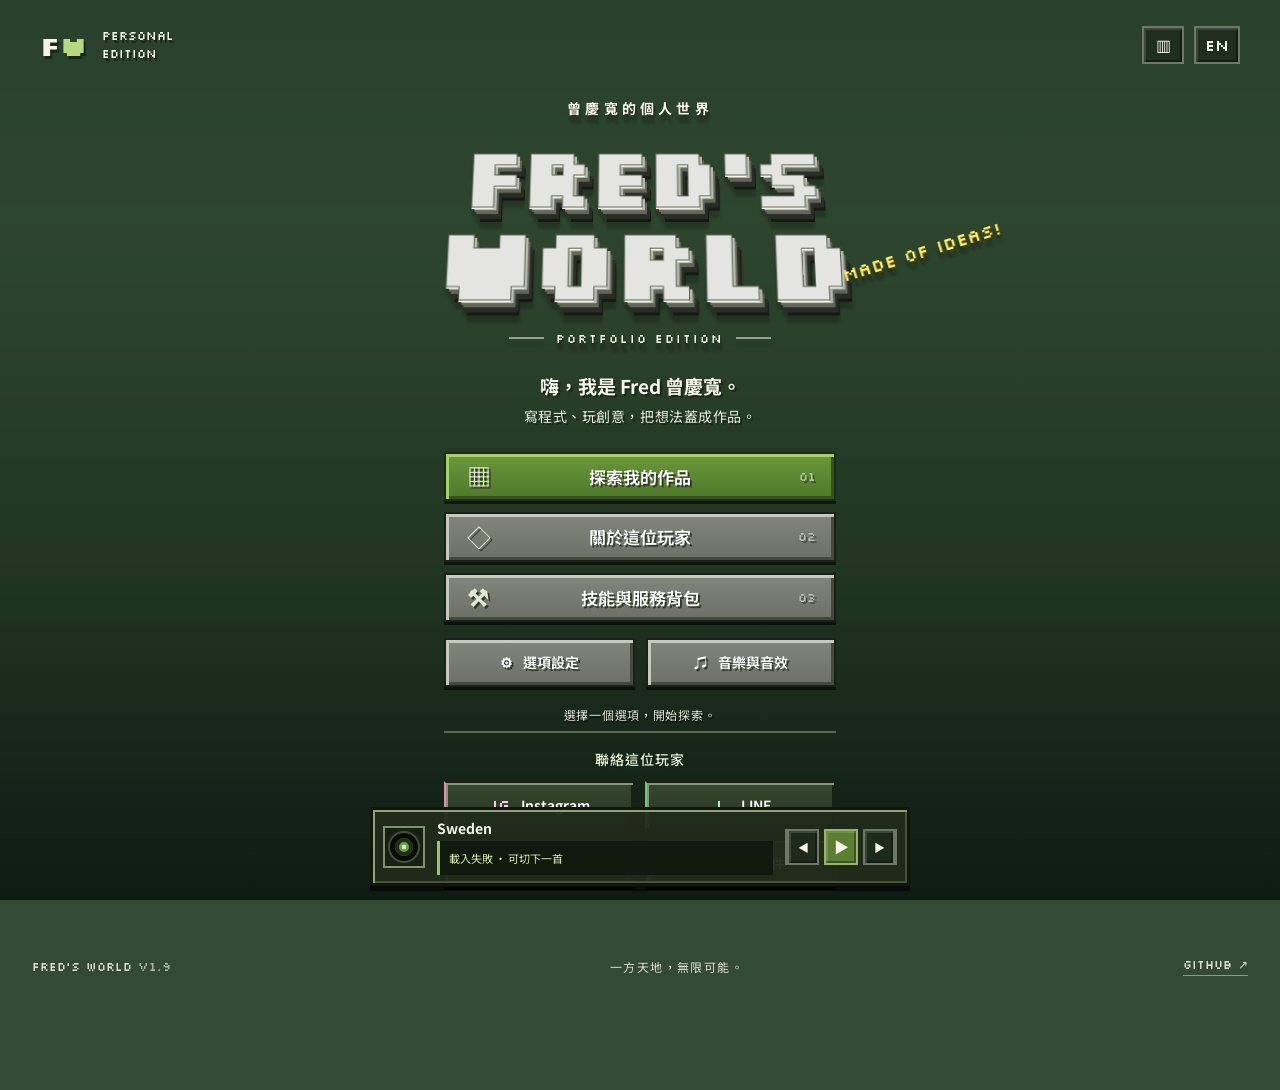
==== index.html @ 3daedd5c "Publish Fred’s World portfolio and bilingual project content" ====
<!doctype html>
<html lang="zh-Hant"><head><meta charset="UTF-8"><meta name="viewport" content="width=device-width,initial-scale=1"><meta name="theme-color" content="#253521"><meta name="description" content="曾慶寬 Fred 的個人作品集。網站開發、Firebase、AI 教學應用與互動設計。"><title>Fred's World｜曾慶寬的方塊世界</title><link rel="icon" type="image/svg+xml" href="data:image/svg+xml,%3Csvg xmlns='http://www.w3.org/2000/svg' viewBox='0 0 32 32'%3E%3Cpath fill='%236caa40' d='M0 0h32v10H0z'/%3E%3Cpath fill='%23724c32' d='M0 10h32v22H0z'/%3E%3Cpath fill='%23fff' d='M9 6h15v5H14v4h8v5h-8v7H9z'/%3E%3C/svg%3E"><link rel="preconnect" href="https://fonts.googleapis.com"><link rel="preconnect" href="https://fonts.gstatic.com" crossorigin><link href="https://fonts.googleapis.com/css2?family=Noto+Sans+TC:wght@400;500;600;700;900&family=Silkscreen:wght@400;700&display=swap" rel="stylesheet"><link rel="stylesheet" href="pixel.css"><link rel="stylesheet" href="style.css?v=15"><script defer src="tracks.js?v=5"></script><script defer src="music.js?v=10"></script><script defer src="app.js?v=15"></script></head>
<body><div class="landscape" aria-hidden="true"><video id="world-video" autoplay muted loop playsinline webkit-playsinline preload="auto" poster="assets/world.webp"><source src="assets/world-smooth.mp4" type="video/mp4"></video></div><div class="shade" aria-hidden="true"></div><div class="motes" aria-hidden="true"><i></i><i></i><i></i><i></i><i></i><i></i></div>
<header class="topbar"><a class="wordmark" href="#" aria-label="Home">F<span>W</span><small>PERSONAL EDITION</small></a><div class="top-controls"><button class="tiny" id="motion" aria-pressed="true" title="背景動畫">▥</button><button class="tiny lang-switch" aria-label="Switch language">EN</button></div></header>
<main id="home" class="home"><div class="hero"><p class="eyebrow" data-i18n="edition">曾慶寬的個人世界</p><h1 aria-label="Fred's World"><span>FRED’S</span><span>WORLD</span></h1><span class="splash">Made of ideas!</span><div class="edition-line"><span></span><p>PORTFOLIO EDITION</p><span></span></div></div><div class="intro"><h2 data-i18n="intro">嗨，我是 Fred 曾慶寬。</h2><p data-i18n="introSub">寫程式、玩創意，把想法蓋成作品。</p></div><nav class="main-menu" aria-label="Main menu"><button class="game-btn primary" data-screen="projects"><span class="button-icon">▦</span><span data-i18n="projects">探索我的作品</span><span class="key-hint">01</span></button><button class="game-btn" data-screen="about"><span class="button-icon">◇</span><span data-i18n="about">關於這位玩家</span><span class="key-hint">02</span></button><button class="game-btn" data-screen="skills"><span class="button-icon">⚒</span><span data-i18n="skills">技能與服務背包</span><span class="key-hint">03</span></button><div class="menu-row"><button class="game-btn small" data-screen="settings"><span>⚙</span> <span data-i18n="settings">選項設定</span></button><button class="game-btn small music-toggle"><span>♫</span> <span data-i18n="music">開啟音樂</span></button></div></nav><p class="home-hint" data-i18n="hint">選擇一個選項，開始探索。</p><section class="home-contact" aria-labelledby="home-contact-title"><h2 id="home-contact-title" data-i18n="contact">聯絡這位玩家</h2><div class="contact-buttons"><a class="game-btn small social-instagram" href="https://www.instagram.com/fred__0704/" target="_top"><span class="contact-symbol" aria-hidden="true">IG</span><span>Instagram</span></a><a class="game-btn small social-line" href="https://line.me/ti/p/shzbzQCdxO" target="_top"><span class="contact-symbol" aria-hidden="true">L</span><span>LINE</span></a><a class="game-btn small" href="tel:+886905550358"><span class="contact-symbol" aria-hidden="true">☎</span><span data-i18n="call">撥打電話</span></a><a class="game-btn small" href="mailto:fred30793985@gmail.com"><span class="contact-symbol" aria-hidden="true">✉</span><span data-i18n="email">寄送郵件</span></a></div></section></main>
<section id="screen" class="screen" hidden aria-labelledby="screen-title"><div class="screen-shell"><div class="screen-heading"><div><p class="pixel" id="screen-kicker"></p><h2 id="screen-title" tabindex="-1"></h2></div><button class="back game-btn" id="back"><span>←</span> <span data-i18n="back">回主選單</span></button></div><div id="screen-content"></div><div class="screen-bottom"><span data-i18n="escape">ESC 返回主選單</span><span>FRED’S WORLD</span></div></div></section>
<audio id="ambient-audio" preload="auto" playsinline></audio>
<aside class="track-panel" id="music-panel" hidden aria-label="Music playlist"><div class="music-heading"><div><span class="pixel">MUSIC & SOUNDS</span><strong data-i18n="playlist">音樂唱片櫃</strong></div><button id="close-playlist" class="tiny" aria-label="關閉歌單">×</button></div><p id="playback-mode" class="playback-mode" aria-live="polite">順序連播 · 播完自動下一首，最後一首回到第一首</p><div id="track-list"></div><div class="volume-row"><label for="music-volume" data-i18n="volume">音量</label><input id="music-volume" type="range" min="0" max="100" step="1" value="60"><output id="volume-value" for="music-volume">60%</output></div><div class="playlist-bottom"><button id="shuffle" class="tiny" aria-pressed="false" data-i18n="shuffle">隨機播放</button><a href="https://c418.bandcamp.com/" target="_blank" rel="noopener noreferrer" data-i18n="artistLink">C418 原作者 ↗</a></div><p class="music-credit" data-i18n="soundtrackCredit">Minecraft 原版配樂 · C418</p><button id="local-fallback" class="game-btn small" hidden data-i18n="localFallback">改播原創氛圍音樂</button></aside>
<aside class="music-dock" aria-label="Music controls"><button id="toggle-playlist" class="record-button" aria-label="開啟歌單" aria-controls="music-panel" aria-expanded="false"><span class="record-icon" aria-hidden="true"></span></button><button class="track-summary" id="track-summary" aria-controls="music-panel" aria-expanded="false"><strong id="track-title">Sweden</strong><span id="music-status" role="status" aria-live="polite"></span></button><div class="transport"><button id="previous-track" class="tiny" aria-label="上一首">◀</button><button id="play-pause" class="tiny" aria-label="播放" aria-pressed="false">▶</button><button id="next-track" class="tiny" aria-label="下一首">▶</button></div></aside>
<footer class="footer"><span>FRED’S WORLD <b>v1.9</b></span><span class="footer-note" data-i18n="footer">一方天地，無限可能。</span><a href="https://github.com/fredCK666" target="_blank" rel="noopener noreferrer">GitHub ↗</a></footer></body></html>
---- pixel.css ----
@font-face {
  font-family: 'Silkscreen';
  font-style: normal;
  font-weight: 400;
  font-display: swap;
  src: url(assets/pixel-0.woff2) format('truetype');
}
@font-face {
  font-family: 'Silkscreen';
  font-style: normal;
  font-weight: 700;
  font-display: swap;
  src: url(assets/pixel-1.woff2) format('truetype');
}
---- style.css ----
:root{--ink:#171c16;--white:#f5f5e8;--muted:#c9cfbf;--green:#77a843;--pixel:'Silkscreen',monospace;--body:'Noto Sans TC',sans-serif;color-scheme:dark}*{box-sizing:border-box}html,body{margin:0;min-height:100%;font-family:var(--body);font-size:16px}body{background:#324b32;color:var(--white);min-height:100svh}button,a{-webkit-tap-highlight-color:transparent}button{font:inherit;cursor:pointer}a{color:inherit}button:focus-visible,a:focus-visible,input:focus-visible{outline:3px solid #f5e884;outline-offset:5px}button:disabled{cursor:default}button{color:var(--white)}[hidden]{display:none!important}.landscape,.shade,.motes{position:fixed;inset:0;pointer-events:none}.landscape{inset:-4%;background:url('assets/world.webp') center center/cover;animation:panorama 48s ease-in-out infinite alternate;z-index:-3;will-change:transform}.shade{z-index:-2;background:linear-gradient(180deg,rgba(10,26,25,.2),rgba(14,31,18,.1) 24%,rgba(8,22,12,.38) 61%,rgba(7,17,12,.82))}.motes{z-index:-1;overflow:hidden}.motes i{position:absolute;bottom:10%;left:20%;width:4px;height:4px;background:#fff9bd;opacity:0;animation:float 13s linear infinite}.motes i:nth-child(2){left:78%;animation-delay:2s}.motes i:nth-child(3){left:36%;animation-delay:5s;width:3px;height:3px}.motes i:nth-child(4){left:65%;animation-delay:7s}.motes i:nth-child(5){left:8%;animation-delay:9s}.motes i:nth-child(6){left:92%;animation-delay:4s}@keyframes panorama{0%{transform:scale(1.035) translateX(-1%)}100%{transform:scale(1.1) translateX(1.8%)}}@keyframes float{0%{transform:translate(0,0);opacity:0}20%,80%{opacity:.6}100%{transform:translate(60px,-60vh);opacity:0}}.paused .landscape,.paused .motes i{animation-play-state:paused}.topbar{height:90px;padding:28px 40px;display:flex;align-items:center;justify-content:space-between;position:relative;z-index:3}.wordmark{text-decoration:none;font:700 27px var(--pixel);text-shadow:2px 3px #192619;display:flex;align-items:center;gap:0}.wordmark>span{color:#b7d882}.wordmark small{font:12px var(--pixel);margin-left:15px;max-width:95px;line-height:1.5}.top-controls{display:flex;gap:10px}.tiny{min-width:42px;height:38px;border:2px solid #bbc4ad80;box-shadow:inset 2px 2px #ffffff21,inset -2px -2px #0005;background:#1e2b1dd9;font:16px var(--pixel);padding:0 9px}.tiny:hover{background:#556b3d}.home{min-height:calc(100svh - 153px);display:flex;align-items:center;flex-direction:column;padding:8px 24px 30px}.hero{position:relative;width:min(700px,100%);text-align:center;filter:drop-shadow(0 7px 1px #0003)}.eyebrow{font-size:14px;letter-spacing:.3em;font-weight:700;margin:0 0 14px;text-shadow:2px 2px #263224}h1{margin:0;font:700 clamp(46px,6.9vw,94px)/.92 var(--pixel);letter-spacing:-.09em;transform:perspective(500px) rotateX(8deg);color:#e4e4e0;text-shadow:0 2px #fafbf3,3px 3px #b8bbb0,3px 5px #636759,5px 7px #636759,5px 9px #292d25,8px 12px #292d25,9px 15px #161a15;-webkit-text-stroke:1px #5a6052}h1 span{display:block}h1 span:last-child{font-size:1.15em}.splash{position:absolute;right:-2%;top:57%;font:18px var(--pixel);color:#fff373;text-shadow:2px 2px #453d09;transform:rotate(-17deg);animation:splash 3s ease-in-out infinite;white-space:nowrap}@keyframes splash{50%{transform:rotate(-17deg) scale(1.05)}}.edition-line{display:flex;align-items:center;justify-content:center;gap:12px;margin-top:24px}.edition-line p{font:12px var(--pixel);letter-spacing:.16em;margin:0;text-shadow:2px 2px #223621}.edition-line>span{height:2px;width:35px;background:#ffffff83}.intro{text-align:center;margin-top:26px;text-shadow:2px 2px #18281e}.intro h2{font-size:19px;font-weight:700;margin:0 0 7px}.intro p{font-size:14px;letter-spacing:.04em;margin:0;color:#e9eee1}.main-menu{width:392px;max-width:100%;margin-top:26px;display:grid;gap:11px}.game-btn{min-height:49px;position:relative;border:2px solid #1b2018;background:linear-gradient(#82857c,#6d7066);box-shadow:inset 3px 3px #c7c9bc,inset -3px -3px #444b3c,0 3px #0009;color:#fff;text-shadow:2px 2px #333a2c;font-size:17px;font-weight:600;display:flex;align-items:center;justify-content:center;gap:10px;padding:10px 23px;text-decoration:none;text-align:center;line-height:1.5;transition:filter .1s}.game-btn:hover{filter:brightness(1.2);outline:2px solid #f3f3d2;outline-offset:0;color:#fff9aa}.game-btn:active{transform:translateY(2px);box-shadow:inset 3px 3px #444b3c,inset -3px -3px #c7c9bc}.game-btn.primary{background:linear-gradient(#6b983b,#4e792b);box-shadow:inset 3px 3px #a6ce73,inset -3px -3px #355120,0 3px #0009;border-color:#1b2d12}.button-icon{position:absolute;left:21px;font-size:24px;color:#e0e9d1}.key-hint{position:absolute;right:18px;font:12px var(--pixel);color:#e0e4d7;opacity:.65}.menu-row{display:grid;grid-template-columns:1fr 1fr;gap:11px;margin-top:5px}.game-btn.small{font-size:14px;padding:10px 12px}.home-hint{font-size:12px;letter-spacing:.06em;color:#d9dfce;margin:19px 0 0;text-shadow:1px 2px #111}.footer{min-height:63px;display:flex;align-items:center;justify-content:space-between;padding:15px 32px;gap:15px;font:12px var(--pixel);color:#dddccc;position:relative;z-index:1}.footer b{font-weight:400;color:#aeb5a3}.footer-note{font:12px var(--body);letter-spacing:.12em}.footer a{text-decoration:none;border-bottom:1px solid #8b9d79;padding-bottom:3px}.screen{padding:24px 30px 50px;min-height:calc(100svh - 153px)}.screen-shell{max-width:1100px;margin:auto;background:rgba(22,29,20,.96);border:3px solid #12160e;box-shadow:inset 3px 3px #68715b,inset -3px -3px #090c08,0 18px 60px #0007;padding:34px}.screen-heading{display:flex;justify-content:space-between;align-items:center;gap:15px;padding-bottom:24px;border-bottom:2px solid #3a4331;margin-bottom:25px}.pixel{font-family:var(--pixel)}.screen-heading .pixel{color:#a4c580;font-size:12px;margin:0 0 8px;letter-spacing:.1em}.screen-heading h2{font-size:28px;margin:0;line-height:1.4}.back{font-size:14px;min-height:42px;padding:8px 14px;flex-shrink:0}.screen-bottom{border-top:2px solid #3a4331;margin-top:28px;padding-top:19px;display:flex;justify-content:space-between;font-size:12px;color:#aab49c;gap:15px}.screen-bottom>span:last-child{font-family:var(--pixel)}.section-note{color:#bec8b3;font-size:16px;line-height:1.85;margin:0 0 23px}.world-list{display:grid;gap:16px}.world-card{border:2px solid #4a5640;background:#293123;padding:23px;display:grid;grid-template-columns:85px 1fr;gap:24px;position:relative}.world-card:hover{border-color:#99bc6e;background:#303b28}.world-number{height:85px;background:#344f2b;border:3px solid #6c8d53;box-shadow:inset 4px 4px #abc69022,inset -4px -4px #0004;display:flex;flex-direction:column;align-items:center;justify-content:center;gap:5px;color:#d8ebc7}.world-number b{font:28px var(--pixel)}.world-number small{font:10px var(--pixel)}.world-card:nth-child(2) .world-number{background:#4e2936;border-color:#8e5d6d;color:#f1ccdc}.world-card:nth-child(3) .world-number{background:#584b25;border-color:#a19461;color:#f7e2a3}.project-kind{font-size:12px;color:#a4c580;letter-spacing:.08em;margin:0 0 6px}.world-card h3{font-size:22px;line-height:1.45;margin:0 0 10px}.world-card p.desc{color:#d5dccb;font-size:16px;line-height:1.85;margin:0 0 15px}.tags{display:flex;flex-wrap:wrap;gap:6px}.tag{font-size:12px;color:#d8e2cb;background:#161d13;border:1px solid #4d5b40;padding:4px 8px}.project-links{display:flex;flex-wrap:wrap;gap:16px;margin-top:18px}.project-links a{color:#c6e99d;text-decoration:none;font-size:14px;border-bottom:1px solid #91ad73;padding-bottom:2px}.project-links a:hover{color:#fff4a5}.about-grid{display:grid;grid-template-columns:260px 1fr;gap:30px}.player-card{background:#2a3523;border:2px solid #59634b;padding:26px;text-align:center;align-self:start}.avatar-letter{width:125px;height:125px;margin:0 auto 20px;border:6px solid #98b26f;box-shadow:inset 5px 5px #d6e5be,inset -6px -6px #365024,7px 7px #10180c;background:#567935;display:grid;place-items:center;font:700 78px var(--pixel);text-shadow:4px 4px #2a4120}.player-card h3{font-size:24px;margin:0 0 5px}.player-card p{font-size:14px;color:#c7d4ba;margin:0;line-height:1.8}.player-label{display:inline-block;margin-top:17px!important;color:#d6edb9!important;border-top:1px solid #63754b;padding-top:15px}.about-copy .lead{font-size:22px;color:#e6eddd;line-height:1.7;margin-top:0}.about-copy p{font-size:16px;line-height:1.95;color:#c4cebb}.facts{margin-top:25px;display:grid;gap:0}.facts div{border-top:1px solid #45503b;padding:13px 0;display:grid;grid-template-columns:90px 1fr;gap:16px;font-size:14px;line-height:1.7}.facts dt{color:#a4c580}.facts dd{margin:0}.skills-grid{display:grid;grid-template-columns:1fr 1fr;gap:18px}.skill-box{border:2px solid #4a5640;background:#293123;padding:24px}.skill-box .pixel{font-size:12px;color:#aac981}.skill-box h3{font-size:20px;margin:10px 0 17px}.inventory{display:flex;flex-wrap:wrap;gap:8px}.inventory span{padding:10px 12px;background:#171e13;border:2px solid #5b674e;box-shadow:inset 2px 2px #0e130b,inset -2px -2px #81916c;font-size:14px;color:#e6eddc}.skill-box p{font-size:14px;line-height:1.85;color:#bec9b2;margin:18px 0 0}.settings-list{max-width:720px;margin:auto}.setting{display:flex;align-items:center;justify-content:space-between;gap:25px;border-bottom:1px solid #46513c;padding:23px 0}.setting h3{font-size:18px;margin:0 0 7px}.setting p{font-size:14px;color:#bec8b3;line-height:1.7;margin:0}.setting .game-btn{min-width:125px;font-size:14px;flex-shrink:0}.music-credit{margin-top:25px;color:#c1ccb6;font-size:14px;line-height:1.9}.music-credit a{color:#c5e8a1}#music-panel{position:fixed;right:24px;bottom:68px;width:304px;background:#1c2418;border:3px solid #728260;box-shadow:5px 5px #0009;z-index:10;padding:10px}.music-heading{display:flex;align-items:center;justify-content:space-between;padding:0 0 10px;gap:10px}.music-heading span{display:block;font-size:10px;color:#b0cb87;margin-bottom:5px}.music-heading strong{font-size:14px;font-weight:500}.music-heading .tiny{min-width:30px;width:30px;height:30px}#music-embed iframe{display:block;border:0;width:100%;height:200px}#music-panel p{font-size:12px;color:#ced8c1;margin:9px 0 5px;line-height:1.6}#music-panel>a{font-size:12px;color:#c3de9f}.viewing .landscape{filter:blur(3px)}.viewing .shade{background:#0b140aaa}.viewing .footer{background:transparent}@media(min-width:1500px){.home{justify-content:center;padding-bottom:50px}.main-menu{margin-top:32px}}@media(max-height:850px) and (min-width:700px){.topbar{height:72px;padding:20px 30px}.home{min-height:calc(100svh - 125px);padding-top:0;padding-bottom:16px}h1{font-size:72px}.intro{margin-top:20px}.main-menu{margin-top:20px;gap:9px}.game-btn{min-height:46px}.footer{min-height:53px}.home-hint{margin-top:15px}}@media(max-width:700px){.topbar{height:72px;padding:18px 20px}.wordmark{font-size:23px}.wordmark small{font-size:10px;margin-left:11px}.home{min-height:calc(100svh - 134px);padding:24px 23px 28px;justify-content:center}.hero{max-width:420px}h1{font-size:clamp(51px,11.8vw,74px)}.eyebrow{font-size:12px;margin-bottom:17px}.splash{font-size:12px;right:-8px;top:57%}.edition-line{margin-top:22px}.edition-line p{font-size:10px}.intro{margin-top:29px}.intro h2{font-size:18px}.intro p{font-size:13px}.main-menu{margin-top:26px;max-width:350px;gap:12px}.game-btn{min-height:49px;font-size:16px}.footer{padding:14px 20px;font-size:10px;flex-wrap:wrap;min-height:62px}.footer-note{display:none}.screen{padding:15px 14px 25px}.screen-shell{padding:21px 17px}.screen-heading{align-items:flex-start;gap:10px}.screen-heading h2{font-size:22px}.back{font-size:12px;min-height:38px;padding:7px 10px}.screen-heading .pixel{font-size:10px}.screen-bottom{font-size:10px}.section-note{font-size:14px}.world-card{grid-template-columns:1fr;gap:15px;padding:19px}.world-number{height:45px;width:94px;flex-direction:row;gap:8px}.world-number b{font-size:22px}.world-card h3{font-size:20px}.world-card p.desc{font-size:14px}.about-grid{grid-template-columns:1fr;gap:24px}.player-card{padding:22px}.avatar-letter{width:95px;height:95px;font-size:56px}.about-copy .lead{font-size:20px}.about-copy p{font-size:15px}.skills-grid{grid-template-columns:1fr}.skill-box{padding:20px}.setting{gap:12px}.setting h3{font-size:16px}.setting .game-btn{min-width:95px;padding:10px;font-size:13px}.setting p{font-size:12px}#music-panel{right:14px;bottom:20px;width:286px;max-width:calc(100vw - 28px)}}@media(prefers-reduced-motion:reduce){.landscape,.motes i,.splash{animation:none!important}*{scroll-behavior:auto!important}}
.inventory-heading{font-size:22px;border-left:5px solid #a4c580;padding-left:14px;margin:32px 0 20px}.inventory-heading:first-of-type{margin-top:0}.services-grid .skill-box{background:#303824}#music-panel{max-height:calc(100svh - 100px);overflow:auto}#music-panel label{display:block;font-size:12px;margin:3px 0 7px;color:#d3dec5}#music-source{width:100%;font:14px var(--body);background:#26321f;color:#f4f6ed;border:2px solid #809266;padding:9px 6px;margin-bottom:12px}#ambient-audio{width:100%;height:42px;margin:2px 0 10px}#retry-music,#local-fallback{width:100%;font-size:13px;min-height:39px}#music-status{padding:9px;background:#111a0e;color:#d8edae!important;border-left:3px solid #a2c36d}#music-embed:empty{display:none}.services-grid+.inventory-heading{margin-top:40px}@media(max-width:700px){.inventory-heading{font-size:20px}}
/* In-world panorama and compact jukebox */
body{padding-bottom:92px}.landscape{inset:0;animation:none;will-change:auto}.landscape video{width:100%;height:100%;display:block;object-fit:cover;object-position:center}.home{min-height:calc(100svh - 245px)}.music-dock{position:fixed;bottom:max(14px,env(safe-area-inset-bottom));left:50%;transform:translateX(-50%);width:min(540px,calc(100% - 28px));z-index:12;display:flex;align-items:center;gap:12px;padding:8px 10px;background:#222c1cf2;border:3px solid #10170d;box-shadow:inset 2px 2px #91a078,inset -2px -2px #48533a,0 5px #0008}.record-button{padding:0;display:grid;place-items:center;width:42px;height:42px;background:#172112;border:2px solid #82916b;flex-shrink:0}.record-icon{width:28px;height:28px;display:block;border-radius:50%;border:5px solid #080c07;background:#69a64a;box-shadow:0 0 0 2px #47503e,inset 0 0 0 4px #222d19;position:relative}.record-icon:after{content:'';width:4px;height:4px;background:#d6e7ba;position:absolute;left:7px;top:7px}.is-playing .record-icon{animation:record-spin 8s linear infinite}@keyframes record-spin{to{transform:rotate(360deg)}}.track-summary{min-width:0;flex:1;text-align:left;background:none;border:0;display:grid;gap:3px;padding:0;color:#f2f6ea}.track-summary strong{font-size:14px;overflow:hidden;text-overflow:ellipsis;white-space:nowrap}.track-summary span{font-size:11px;color:#c0d2aa;white-space:nowrap;overflow:hidden;text-overflow:ellipsis}.transport{display:flex;gap:5px;flex-shrink:0}.transport .tiny{min-width:34px;padding:0;width:34px;height:36px;font-family:var(--body);font-size:15px}.transport #play-pause{background:#5b7f32;border-color:#99b26e}.transport #previous-track,.transport #next-track{font-size:11px}.transport #previous-track{border-left-width:4px}.transport #next-track{border-right-width:4px}#music-panel.track-panel{position:fixed;bottom:92px;left:50%;right:auto;transform:translateX(-50%);width:min(440px,calc(100% - 28px));max-height:min(580px,calc(100svh - 180px));padding:15px;z-index:13;background:#242e1dfc;border:3px solid #87966b;box-shadow:6px 6px #0008;overflow:auto}#track-list{display:grid;gap:5px;max-height:292px;overflow:auto;padding:3px;margin-bottom:14px}.track-option{display:flex;align-items:center;gap:12px;padding:10px;border:2px solid #435135;background:#192212;text-align:left;color:#e5ecd9}.track-option>span:nth-child(2){flex:1;display:grid;gap:3px}.track-option strong{font-size:14px}.track-option small{font-size:11px;color:#aebfa0}.track-option:hover,.track-option.selected{border-color:#a9c779;background:#344a24}.track-num{font:12px var(--pixel);color:#a9c779}.volume-row{display:flex;align-items:center;gap:10px;font-size:13px}.volume-row input{width:0;flex:1;accent-color:#a2c968;cursor:pointer}.volume-row output{width:38px;font-size:12px;text-align:right}.playlist-bottom{display:flex;align-items:center;justify-content:space-between;gap:10px;margin-top:12px}.playlist-bottom a{font-size:12px;color:#d5eab8}.playlist-bottom .tiny{font-family:var(--body);font-size:13px}.playlist-bottom .tiny[aria-pressed=true]{background:#5b7f32}#music-panel .music-credit{font-size:11px;margin:12px 0 0}.screen{min-height:calc(100svh - 245px)}@media(max-width:700px){body{padding-bottom:82px}.home{min-height:calc(100svh - 216px);padding-top:14px;padding-bottom:20px}.music-dock{gap:9px;padding:7px 8px}.record-button{width:36px;height:36px}.track-summary strong{font-size:13px}.track-summary span{font-size:10px}.transport{gap:4px}.transport .tiny{min-width:31px;width:31px;height:34px}.home .intro{margin-top:25px}.home .main-menu{margin-top:22px}.topbar{height:67px}.screen{min-height:calc(100svh - 216px)}}@media(prefers-reduced-motion:reduce){.is-playing .record-icon{animation:none}}

/* Keep the panorama stable while mobile browser controls expand. */
.landscape{height:100vh;height:100lvh;bottom:auto;transform:translateZ(0)}

/* Large native links support touch navigation without a popup window. */
.project-links{gap:10px;align-items:stretch}.project-links a.game-btn{min-height:48px;padding:10px 18px;color:#fff;font-size:14px;border:2px solid #1b2018;text-decoration:none}.project-links a.game-btn:hover{color:#fff9aa}.project-address{display:flex;align-items:center;gap:8px;margin-top:14px}.project-address input{min-width:0;flex:1;width:100%;background:#182013;color:#bdcba9;border:1px solid #586849;border-radius:0;padding:10px 8px;font:12px var(--body);min-height:44px}.project-address .tiny{min-height:44px;flex-shrink:0;font:12px var(--body)}.project-link-status{min-height:1.7em;margin:8px 0 0;color:#bccaaa;font-size:12px;line-height:1.7}.sr-only{position:absolute;width:1px;height:1px;padding:0;margin:-1px;overflow:hidden;clip:rect(0,0,0,0);white-space:nowrap;border:0}.project-links a:focus-visible,.project-address input:focus-visible,.project-address button:focus-visible{outline:2px solid #fff2a0;outline-offset:3px}@media(max-width:440px){.project-links a.game-btn{flex:1 1 100%;font-size:15px}.project-address{flex-wrap:wrap}.project-address input{flex-basis:100%}}

.world-card:nth-child(4) .world-number{background:#263f57;border-color:#6594b9;color:#d1eaff}

/* Skills connect technologies to concrete work. */
.technical-skill{display:flex;flex-direction:column}.technical-skill>p{font-size:16px;line-height:1.85}.technical-skill .pixel{line-height:1.7;overflow-wrap:anywhere}.skill-details{margin:14px 0 20px;padding-left:1.25rem;color:#d2dcc7;font-size:14px;line-height:1.85}.skill-details li+li{margin-top:8px}.technical-skill .skill-evidence{margin-top:auto;border-top:1px solid #526144;padding-top:14px;font-size:14px;color:#d9eac3}.skill-evidence>span{display:block;font-size:12px;color:#a4c580;letter-spacing:.06em;margin-bottom:5px}.technical-grid+.services-heading{margin-top:40px}.skills-intro{max-width:850px}.technical-skill .inventory span{overflow-wrap:anywhere;max-width:100%}

#music-panel .playback-mode{margin:0 0 12px;padding:9px 10px;border-left:3px solid #a2c36d;background:#172111;color:#d8edae;font-size:13px;line-height:1.65}

/* Player history */
.player-traits{display:flex;flex-wrap:wrap;justify-content:center;gap:8px;margin-top:20px}.player-traits span{font-size:14px;line-height:1.6;padding:5px 9px;border:1px solid #73855d;background:#1b2516;color:#d8e8c8}.about-grid>*{min-width:0}.about-copy .facts{overflow-wrap:anywhere}.about-history{margin-top:38px}.about-history .inventory-heading{margin-top:0}.about-highlights{display:grid;grid-template-columns:repeat(2,minmax(0,1fr));gap:18px}.about-highlight{background:#293123;border:2px solid #586549;box-shadow:inset 3px 3px #ffffff08;padding:24px;min-width:0}.about-highlight .pixel{font-size:13px;color:#aac981;line-height:1.7}.about-highlight h4{font-size:20px;line-height:1.6;margin:10px 0 16px;color:#f1f3e6}.about-highlight ul{padding-left:1.3em;margin:0;color:#cbd5c2;font-size:16px;line-height:1.9}.about-highlight li+li{margin-top:12px}.about-highlight li::marker{color:#a4c580}.about-outlook{margin-top:24px;border-left:5px solid #a4c580;background:#1d2818;padding:22px 25px}.about-outlook h3{font-size:20px;line-height:1.6;margin:0 0 12px;color:#e6eddd}.about-outlook p{font-size:16px;line-height:1.95;color:#cbd5c2;margin:0}@media(max-width:700px){.about-highlights{grid-template-columns:1fr}.about-highlight{padding:20px}.about-outlook{padding:20px}.about-copy p{font-size:16px}.facts div{grid-template-columns:minmax(0,90px) minmax(0,1fr)}}

.facts .contact-link{display:inline-block;max-width:100%;min-height:44px;padding:9px 0;color:#d2edaa;text-underline-offset:4px;overflow-wrap:anywhere}.facts .contact-link:hover{color:#fff4a5}

.world-card:nth-child(5) .world-number{background:#493057;border-color:#a57cba;color:#f0d8ff}.world-card:nth-child(6) .world-number{background:#234847;border-color:#74b0a3;color:#d0fff0}

.home-contact{width:392px;max-width:100%;margin:8px 0 18px;padding-top:16px;border-top:2px solid #b9d29a66}.home-contact h2{margin:0 0 12px;text-align:center;font-size:14px;font-weight:500;letter-spacing:.08em;color:#e4eed8;text-shadow:2px 2px #18281e}.contact-buttons{display:grid;grid-template-columns:repeat(2,minmax(0,1fr));gap:10px}.contact-buttons .game-btn{min-height:48px;min-width:0;font-size:14px;padding:10px 8px;gap:8px;background:linear-gradient(#38472f,#273521);box-shadow:inset 2px 2px #89967b,inset -2px -2px #182112,0 3px #0009}.contact-symbol{font:16px var(--pixel);width:24px;flex-shrink:0;text-align:center;color:#d5e5bd}.social-instagram .contact-symbol{color:#ffc6e5}.social-line .contact-symbol{color:#a9f5b4}.contact-buttons .social-instagram{border-left-color:#df8caf}.contact-buttons .social-line{border-left-color:#6bc879}@media(max-width:700px){.home-contact{max-width:350px}}
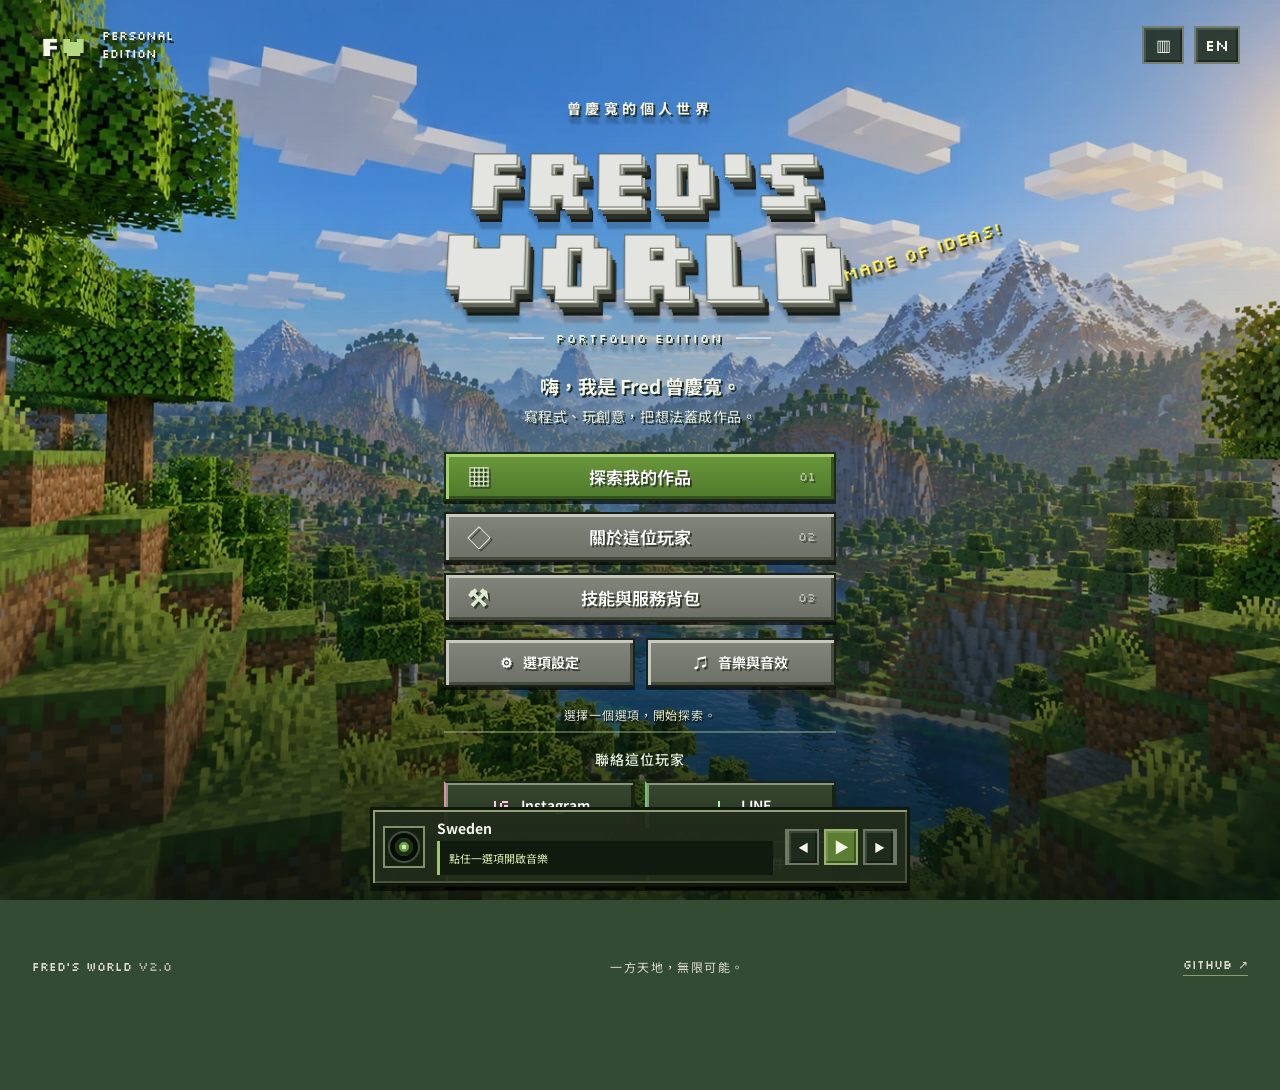
==== commit 5bba8c55: "Showcase Fred’s World and expand bilingual freelance skills and inquiry links" ====
--- a/index.html
+++ b/index.html
@@ -1,5 +1,5 @@
 <!doctype html>
-<html lang="zh-Hant"><head><meta charset="UTF-8"><meta name="viewport" content="width=device-width,initial-scale=1"><meta name="theme-color" content="#253521"><meta name="description" content="曾慶寬 Fred 的個人作品集。網站開發、Firebase、AI 教學應用與互動設計。"><title>Fred's World｜曾慶寬的方塊世界</title><link rel="icon" type="image/svg+xml" href="data:image/svg+xml,%3Csvg xmlns='http://www.w3.org/2000/svg' viewBox='0 0 32 32'%3E%3Cpath fill='%236caa40' d='M0 0h32v10H0z'/%3E%3Cpath fill='%23724c32' d='M0 10h32v22H0z'/%3E%3Cpath fill='%23fff' d='M9 6h15v5H14v4h8v5h-8v7H9z'/%3E%3C/svg%3E"><link rel="preconnect" href="https://fonts.googleapis.com"><link rel="preconnect" href="https://fonts.gstatic.com" crossorigin><link href="https://fonts.googleapis.com/css2?family=Noto+Sans+TC:wght@400;500;600;700;900&family=Silkscreen:wght@400;700&display=swap" rel="stylesheet"><link rel="stylesheet" href="pixel.css"><link rel="stylesheet" href="style.css?v=15"><script defer src="tracks.js?v=5"></script><script defer src="music.js?v=10"></script><script defer src="app.js?v=15"></script></head>
+<html lang="zh-Hant"><head><meta charset="UTF-8"><meta name="viewport" content="width=device-width,initial-scale=1"><meta name="theme-color" content="#253521"><meta name="description" content="曾慶寬 Fred 的個人作品集。網站開發、Firebase、AI 教學應用與互動設計。"><title>Fred's World｜曾慶寬的方塊世界</title><link rel="icon" type="image/svg+xml" href="data:image/svg+xml,%3Csvg xmlns='http://www.w3.org/2000/svg' viewBox='0 0 32 32'%3E%3Cpath fill='%236caa40' d='M0 0h32v10H0z'/%3E%3Cpath fill='%23724c32' d='M0 10h32v22H0z'/%3E%3Cpath fill='%23fff' d='M9 6h15v5H14v4h8v5h-8v7H9z'/%3E%3C/svg%3E"><link rel="preconnect" href="https://fonts.googleapis.com"><link rel="preconnect" href="https://fonts.gstatic.com" crossorigin><link href="https://fonts.googleapis.com/css2?family=Noto+Sans+TC:wght@400;500;600;700;900&family=Silkscreen:wght@400;700&display=swap" rel="stylesheet"><link rel="stylesheet" href="pixel.css"><link rel="stylesheet" href="style.css?v=16"><script defer src="tracks.js?v=5"></script><script defer src="music.js?v=10"></script><script defer src="app.js?v=16"></script></head>
 <body><div class="landscape" aria-hidden="true"><video id="world-video" autoplay muted loop playsinline webkit-playsinline preload="auto" poster="assets/world.webp"><source src="assets/world-smooth.mp4" type="video/mp4"></video></div><div class="shade" aria-hidden="true"></div><div class="motes" aria-hidden="true"><i></i><i></i><i></i><i></i><i></i><i></i></div>
 <header class="topbar"><a class="wordmark" href="#" aria-label="Home">F<span>W</span><small>PERSONAL EDITION</small></a><div class="top-controls"><button class="tiny" id="motion" aria-pressed="true" title="背景動畫">▥</button><button class="tiny lang-switch" aria-label="Switch language">EN</button></div></header>
 <main id="home" class="home"><div class="hero"><p class="eyebrow" data-i18n="edition">曾慶寬的個人世界</p><h1 aria-label="Fred's World"><span>FRED’S</span><span>WORLD</span></h1><span class="splash">Made of ideas!</span><div class="edition-line"><span></span><p>PORTFOLIO EDITION</p><span></span></div></div><div class="intro"><h2 data-i18n="intro">嗨，我是 Fred 曾慶寬。</h2><p data-i18n="introSub">寫程式、玩創意，把想法蓋成作品。</p></div><nav class="main-menu" aria-label="Main menu"><button class="game-btn primary" data-screen="projects"><span class="button-icon">▦</span><span data-i18n="projects">探索我的作品</span><span class="key-hint">01</span></button><button class="game-btn" data-screen="about"><span class="button-icon">◇</span><span data-i18n="about">關於這位玩家</span><span class="key-hint">02</span></button><button class="game-btn" data-screen="skills"><span class="button-icon">⚒</span><span data-i18n="skills">技能與服務背包</span><span class="key-hint">03</span></button><div class="menu-row"><button class="game-btn small" data-screen="settings"><span>⚙</span> <span data-i18n="settings">選項設定</span></button><button class="game-btn small music-toggle"><span>♫</span> <span data-i18n="music">開啟音樂</span></button></div></nav><p class="home-hint" data-i18n="hint">選擇一個選項，開始探索。</p><section class="home-contact" aria-labelledby="home-contact-title"><h2 id="home-contact-title" data-i18n="contact">聯絡這位玩家</h2><div class="contact-buttons"><a class="game-btn small social-instagram" href="https://www.instagram.com/fred__0704/" target="_top"><span class="contact-symbol" aria-hidden="true">IG</span><span>Instagram</span></a><a class="game-btn small social-line" href="https://line.me/ti/p/shzbzQCdxO" target="_top"><span class="contact-symbol" aria-hidden="true">L</span><span>LINE</span></a><a class="game-btn small" href="tel:+886905550358"><span class="contact-symbol" aria-hidden="true">☎</span><span data-i18n="call">撥打電話</span></a><a class="game-btn small" href="mailto:fred30793985@gmail.com"><span class="contact-symbol" aria-hidden="true">✉</span><span data-i18n="email">寄送郵件</span></a></div></section></main>
@@ -7,4 +7,4 @@
 <audio id="ambient-audio" preload="auto" playsinline></audio>
 <aside class="track-panel" id="music-panel" hidden aria-label="Music playlist"><div class="music-heading"><div><span class="pixel">MUSIC & SOUNDS</span><strong data-i18n="playlist">音樂唱片櫃</strong></div><button id="close-playlist" class="tiny" aria-label="關閉歌單">×</button></div><p id="playback-mode" class="playback-mode" aria-live="polite">順序連播 · 播完自動下一首，最後一首回到第一首</p><div id="track-list"></div><div class="volume-row"><label for="music-volume" data-i18n="volume">音量</label><input id="music-volume" type="range" min="0" max="100" step="1" value="60"><output id="volume-value" for="music-volume">60%</output></div><div class="playlist-bottom"><button id="shuffle" class="tiny" aria-pressed="false" data-i18n="shuffle">隨機播放</button><a href="https://c418.bandcamp.com/" target="_blank" rel="noopener noreferrer" data-i18n="artistLink">C418 原作者 ↗</a></div><p class="music-credit" data-i18n="soundtrackCredit">Minecraft 原版配樂 · C418</p><button id="local-fallback" class="game-btn small" hidden data-i18n="localFallback">改播原創氛圍音樂</button></aside>
 <aside class="music-dock" aria-label="Music controls"><button id="toggle-playlist" class="record-button" aria-label="開啟歌單" aria-controls="music-panel" aria-expanded="false"><span class="record-icon" aria-hidden="true"></span></button><button class="track-summary" id="track-summary" aria-controls="music-panel" aria-expanded="false"><strong id="track-title">Sweden</strong><span id="music-status" role="status" aria-live="polite"></span></button><div class="transport"><button id="previous-track" class="tiny" aria-label="上一首">◀</button><button id="play-pause" class="tiny" aria-label="播放" aria-pressed="false">▶</button><button id="next-track" class="tiny" aria-label="下一首">▶</button></div></aside>
-<footer class="footer"><span>FRED’S WORLD <b>v1.9</b></span><span class="footer-note" data-i18n="footer">一方天地，無限可能。</span><a href="https://github.com/fredCK666" target="_blank" rel="noopener noreferrer">GitHub ↗</a></footer></body></html>
+<footer class="footer"><span>FRED’S WORLD <b>v2.0</b></span><span class="footer-note" data-i18n="footer">一方天地，無限可能。</span><a href="https://github.com/fredCK666" target="_blank" rel="noopener noreferrer">GitHub ↗</a></footer></body></html>
--- a/style.css
+++ b/style.css
@@ -24,3 +24,5 @@
 .world-card:nth-child(5) .world-number{background:#493057;border-color:#a57cba;color:#f0d8ff}.world-card:nth-child(6) .world-number{background:#234847;border-color:#74b0a3;color:#d0fff0}
 
 .home-contact{width:392px;max-width:100%;margin:8px 0 18px;padding-top:16px;border-top:2px solid #b9d29a66}.home-contact h2{margin:0 0 12px;text-align:center;font-size:14px;font-weight:500;letter-spacing:.08em;color:#e4eed8;text-shadow:2px 2px #18281e}.contact-buttons{display:grid;grid-template-columns:repeat(2,minmax(0,1fr));gap:10px}.contact-buttons .game-btn{min-height:48px;min-width:0;font-size:14px;padding:10px 8px;gap:8px;background:linear-gradient(#38472f,#273521);box-shadow:inset 2px 2px #89967b,inset -2px -2px #182112,0 3px #0009}.contact-symbol{font:16px var(--pixel);width:24px;flex-shrink:0;text-align:center;color:#d5e5bd}.social-instagram .contact-symbol{color:#ffc6e5}.social-line .contact-symbol{color:#a9f5b4}.contact-buttons .social-instagram{border-left-color:#df8caf}.contact-buttons .social-line{border-left-color:#6bc879}@media(max-width:700px){.home-contact{max-width:350px}}
+
+.inquiry-card{margin:0 0 32px;border-color:#99bc6e;background:#303b28}.inquiry-card h3{margin-bottom:10px}.inquiry-card p{margin-top:0;font-size:16px}.inquiry-card .project-links{margin-top:20px}
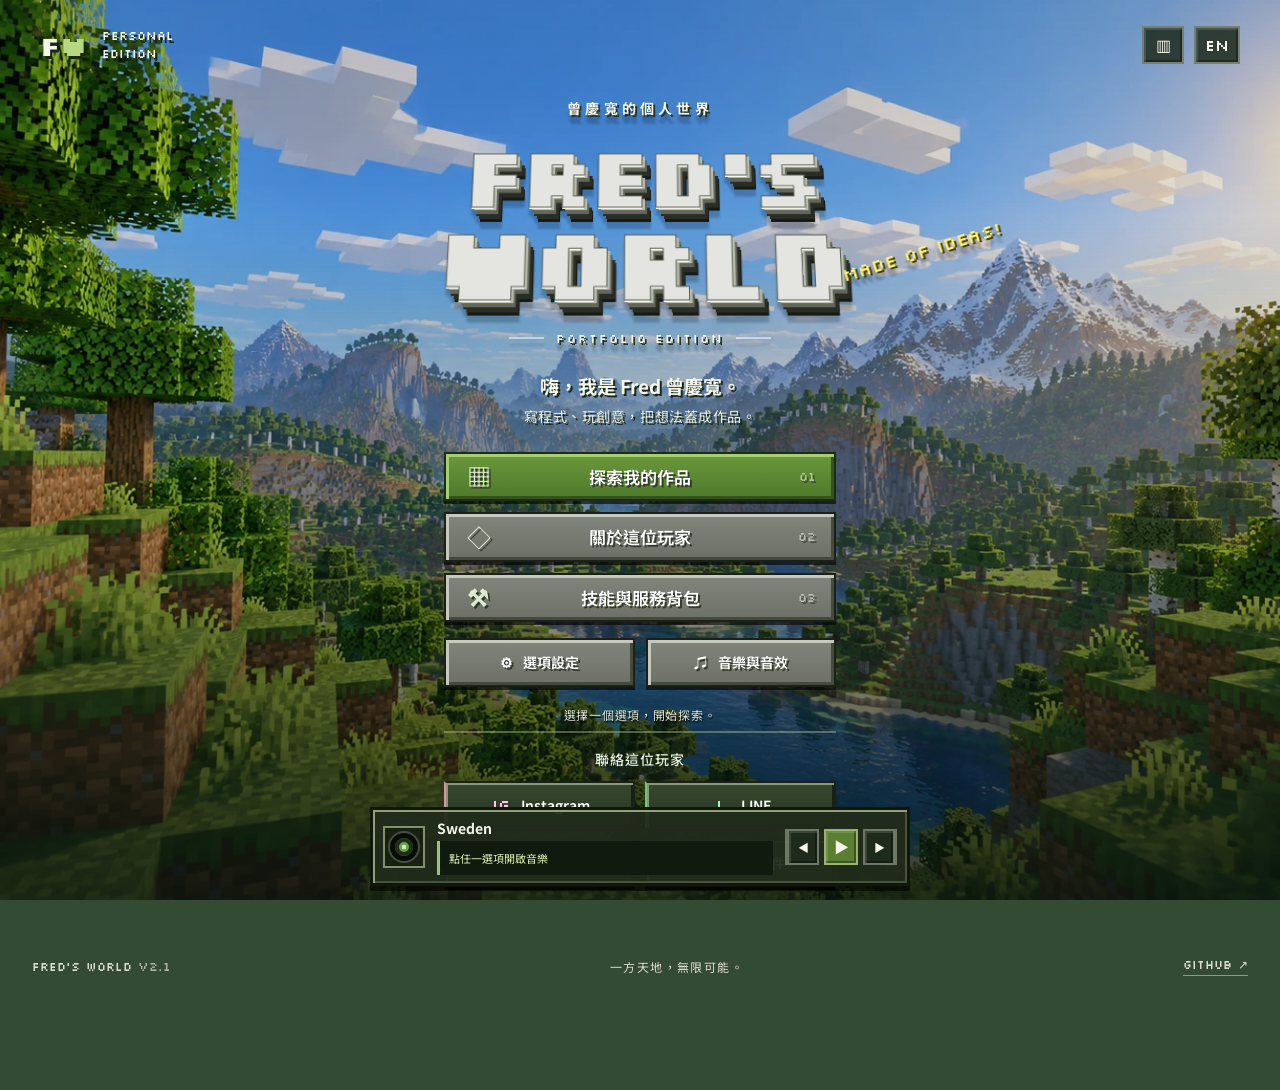
==== commit 7821441f: "Refresh portfolio assets for game and quote project additions" ====
--- a/index.html
+++ b/index.html
@@ -1,5 +1,5 @@
 <!doctype html>
-<html lang="zh-Hant"><head><meta charset="UTF-8"><meta name="viewport" content="width=device-width,initial-scale=1"><meta name="theme-color" content="#253521"><meta name="description" content="曾慶寬 Fred 的個人作品集。網站開發、Firebase、AI 教學應用與互動設計。"><title>Fred's World｜曾慶寬的方塊世界</title><link rel="icon" type="image/svg+xml" href="data:image/svg+xml,%3Csvg xmlns='http://www.w3.org/2000/svg' viewBox='0 0 32 32'%3E%3Cpath fill='%236caa40' d='M0 0h32v10H0z'/%3E%3Cpath fill='%23724c32' d='M0 10h32v22H0z'/%3E%3Cpath fill='%23fff' d='M9 6h15v5H14v4h8v5h-8v7H9z'/%3E%3C/svg%3E"><link rel="preconnect" href="https://fonts.googleapis.com"><link rel="preconnect" href="https://fonts.gstatic.com" crossorigin><link href="https://fonts.googleapis.com/css2?family=Noto+Sans+TC:wght@400;500;600;700;900&family=Silkscreen:wght@400;700&display=swap" rel="stylesheet"><link rel="stylesheet" href="pixel.css"><link rel="stylesheet" href="style.css?v=16"><script defer src="tracks.js?v=5"></script><script defer src="music.js?v=10"></script><script defer src="app.js?v=16"></script></head>
+<html lang="zh-Hant"><head><meta charset="UTF-8"><meta name="viewport" content="width=device-width,initial-scale=1"><meta name="theme-color" content="#253521"><meta name="description" content="曾慶寬 Fred 的個人作品集。網站開發、Firebase、AI 教學應用與互動設計。"><title>Fred's World｜曾慶寬的方塊世界</title><link rel="icon" type="image/svg+xml" href="data:image/svg+xml,%3Csvg xmlns='http://www.w3.org/2000/svg' viewBox='0 0 32 32'%3E%3Cpath fill='%236caa40' d='M0 0h32v10H0z'/%3E%3Cpath fill='%23724c32' d='M0 10h32v22H0z'/%3E%3Cpath fill='%23fff' d='M9 6h15v5H14v4h8v5h-8v7H9z'/%3E%3C/svg%3E"><link rel="preconnect" href="https://fonts.googleapis.com"><link rel="preconnect" href="https://fonts.gstatic.com" crossorigin><link href="https://fonts.googleapis.com/css2?family=Noto+Sans+TC:wght@400;500;600;700;900&family=Silkscreen:wght@400;700&display=swap" rel="stylesheet"><link rel="stylesheet" href="pixel.css"><link rel="stylesheet" href="style.css?v=16"><script defer src="tracks.js?v=5"></script><script defer src="music.js?v=10"></script><script defer src="app.js?v=17"></script></head>
 <body><div class="landscape" aria-hidden="true"><video id="world-video" autoplay muted loop playsinline webkit-playsinline preload="auto" poster="assets/world.webp"><source src="assets/world-smooth.mp4" type="video/mp4"></video></div><div class="shade" aria-hidden="true"></div><div class="motes" aria-hidden="true"><i></i><i></i><i></i><i></i><i></i><i></i></div>
 <header class="topbar"><a class="wordmark" href="#" aria-label="Home">F<span>W</span><small>PERSONAL EDITION</small></a><div class="top-controls"><button class="tiny" id="motion" aria-pressed="true" title="背景動畫">▥</button><button class="tiny lang-switch" aria-label="Switch language">EN</button></div></header>
 <main id="home" class="home"><div class="hero"><p class="eyebrow" data-i18n="edition">曾慶寬的個人世界</p><h1 aria-label="Fred's World"><span>FRED’S</span><span>WORLD</span></h1><span class="splash">Made of ideas!</span><div class="edition-line"><span></span><p>PORTFOLIO EDITION</p><span></span></div></div><div class="intro"><h2 data-i18n="intro">嗨，我是 Fred 曾慶寬。</h2><p data-i18n="introSub">寫程式、玩創意，把想法蓋成作品。</p></div><nav class="main-menu" aria-label="Main menu"><button class="game-btn primary" data-screen="projects"><span class="button-icon">▦</span><span data-i18n="projects">探索我的作品</span><span class="key-hint">01</span></button><button class="game-btn" data-screen="about"><span class="button-icon">◇</span><span data-i18n="about">關於這位玩家</span><span class="key-hint">02</span></button><button class="game-btn" data-screen="skills"><span class="button-icon">⚒</span><span data-i18n="skills">技能與服務背包</span><span class="key-hint">03</span></button><div class="menu-row"><button class="game-btn small" data-screen="settings"><span>⚙</span> <span data-i18n="settings">選項設定</span></button><button class="game-btn small music-toggle"><span>♫</span> <span data-i18n="music">開啟音樂</span></button></div></nav><p class="home-hint" data-i18n="hint">選擇一個選項，開始探索。</p><section class="home-contact" aria-labelledby="home-contact-title"><h2 id="home-contact-title" data-i18n="contact">聯絡這位玩家</h2><div class="contact-buttons"><a class="game-btn small social-instagram" href="https://www.instagram.com/fred__0704/" target="_top"><span class="contact-symbol" aria-hidden="true">IG</span><span>Instagram</span></a><a class="game-btn small social-line" href="https://line.me/ti/p/shzbzQCdxO" target="_top"><span class="contact-symbol" aria-hidden="true">L</span><span>LINE</span></a><a class="game-btn small" href="tel:+886905550358"><span class="contact-symbol" aria-hidden="true">☎</span><span data-i18n="call">撥打電話</span></a><a class="game-btn small" href="mailto:fred30793985@gmail.com"><span class="contact-symbol" aria-hidden="true">✉</span><span data-i18n="email">寄送郵件</span></a></div></section></main>
@@ -7,4 +7,4 @@
 <audio id="ambient-audio" preload="auto" playsinline></audio>
 <aside class="track-panel" id="music-panel" hidden aria-label="Music playlist"><div class="music-heading"><div><span class="pixel">MUSIC & SOUNDS</span><strong data-i18n="playlist">音樂唱片櫃</strong></div><button id="close-playlist" class="tiny" aria-label="關閉歌單">×</button></div><p id="playback-mode" class="playback-mode" aria-live="polite">順序連播 · 播完自動下一首，最後一首回到第一首</p><div id="track-list"></div><div class="volume-row"><label for="music-volume" data-i18n="volume">音量</label><input id="music-volume" type="range" min="0" max="100" step="1" value="60"><output id="volume-value" for="music-volume">60%</output></div><div class="playlist-bottom"><button id="shuffle" class="tiny" aria-pressed="false" data-i18n="shuffle">隨機播放</button><a href="https://c418.bandcamp.com/" target="_blank" rel="noopener noreferrer" data-i18n="artistLink">C418 原作者 ↗</a></div><p class="music-credit" data-i18n="soundtrackCredit">Minecraft 原版配樂 · C418</p><button id="local-fallback" class="game-btn small" hidden data-i18n="localFallback">改播原創氛圍音樂</button></aside>
 <aside class="music-dock" aria-label="Music controls"><button id="toggle-playlist" class="record-button" aria-label="開啟歌單" aria-controls="music-panel" aria-expanded="false"><span class="record-icon" aria-hidden="true"></span></button><button class="track-summary" id="track-summary" aria-controls="music-panel" aria-expanded="false"><strong id="track-title">Sweden</strong><span id="music-status" role="status" aria-live="polite"></span></button><div class="transport"><button id="previous-track" class="tiny" aria-label="上一首">◀</button><button id="play-pause" class="tiny" aria-label="播放" aria-pressed="false">▶</button><button id="next-track" class="tiny" aria-label="下一首">▶</button></div></aside>
-<footer class="footer"><span>FRED’S WORLD <b>v2.0</b></span><span class="footer-note" data-i18n="footer">一方天地，無限可能。</span><a href="https://github.com/fredCK666" target="_blank" rel="noopener noreferrer">GitHub ↗</a></footer></body></html>
+<footer class="footer"><span>FRED’S WORLD <b>v2.1</b></span><span class="footer-note" data-i18n="footer">一方天地，無限可能。</span><a href="https://github.com/fredCK666" target="_blank" rel="noopener noreferrer">GitHub ↗</a></footer></body></html>
